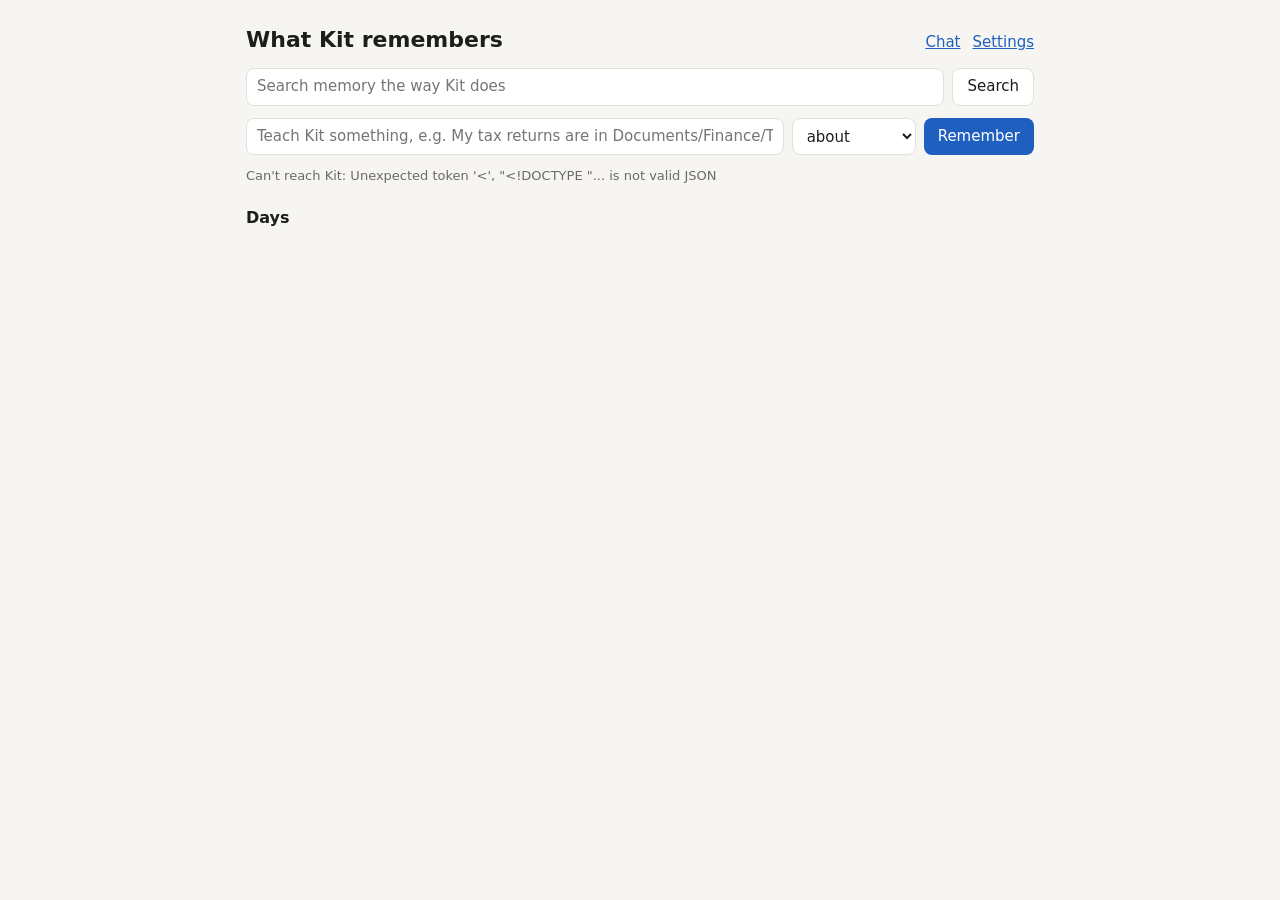
==== src/kit/web/memory.html @ 92fcec05 "Memory foundations: one knowledge index, recall every turn, tidy learning - kit.knowledge: one SQLit" ====
<!doctype html>
<html lang="en">
<head>
<meta charset="utf-8">
<meta name="viewport" content="width=device-width, initial-scale=1">
<title>Kit memory</title>
<style>
  :root { --bg: #f6f5f2; --panel: #fff; --text: #1d1d1b; --muted: #6b6a66; --line: #e2e0da;
          --accent: #1f5fbf; --error: #b3261e; --pin: #a5640b; }
  @media (prefers-color-scheme: dark) {
    :root { --bg: #161615; --panel: #222220; --text: #ecebe7; --muted: #9c9a94; --line: #34332f;
            --accent: #3b78d8; --error: #f2b8b5; --pin: #e8b04a; }
  }
  * { box-sizing: border-box; }
  body { margin: 0; background: var(--bg); color: var(--text);
         font: 15px/1.45 system-ui, -apple-system, "Segoe UI", sans-serif; }
  main { max-width: 820px; margin: 0 auto; padding: 16px; }
  header { display: flex; align-items: baseline; gap: 12px; }
  header h1 { flex: 1; font-size: 22px; margin: 8px 0 12px; }
  a { color: var(--accent); }
  .row { display: flex; gap: 8px; margin-bottom: 12px; flex-wrap: wrap; }
  input, select { font: inherit; padding: 7px 10px; border-radius: 8px; border: 1px solid var(--line);
                  background: var(--panel); color: var(--text); }
  input[type=text] { flex: 1; min-width: 200px; }
  button { font: inherit; padding: 7px 14px; border-radius: 8px; border: 1px solid var(--line);
           background: var(--panel); color: var(--text); cursor: pointer; }
  button.primary { background: var(--accent); color: #fff; border: 0; }
  .note { color: var(--muted); font-size: 13px; min-height: 1.4em; white-space: pre-wrap; }
  h2 { font-size: 16px; margin: 20px 0 8px; text-transform: capitalize; }
  .item { background: var(--panel); border: 1px solid var(--line); border-radius: 10px;
          padding: 9px 12px; margin-bottom: 6px; }
  .item .text { overflow-wrap: anywhere; }
  .item .meta { display: flex; gap: 10px; align-items: center; color: var(--muted); font-size: 12px;
                margin-top: 4px; flex-wrap: wrap; }
  .item .meta button { padding: 2px 8px; font-size: 12px; }
  .pinned { border-color: var(--pin); }
  .pinned .pin { color: var(--pin); font-weight: 600; }
  .old { opacity: .6; text-decoration: line-through; }
</style>
</head>
<body>
<main>
  <header><h1>What Kit remembers</h1><a href="/">Chat</a><a href="/settings">Settings</a></header>
  <div class="row">
    <input type="text" id="q" placeholder="Search memory the way Kit does">
    <button id="search">Search</button>
  </div>
  <div id="results"></div>
  <div class="row">
    <input type="text" id="fact" placeholder="Teach Kit something, e.g. My tax returns are in Documents/Finance/Tax">
    <select id="kind"></select>
    <button class="primary" id="add">Remember</button>
  </div>
  <div class="note" id="note"></div>
  <div id="facts"></div>
  <h2>Days</h2>
  <div id="days"></div>
</main>
<script>
function token() {
  const m = location.hash.match(/token=([^&]+)/);
  if (m) { try { localStorage.setItem("kitToken", m[1]); } catch (e) {} history.replaceState(null, "", location.pathname); return m[1]; }
  let t = null;
  try { t = localStorage.getItem("kitToken"); } catch (e) {}
  if (!t) { t = prompt("Kit's API token (run `kit token` on the server):") || ""; try { localStorage.setItem("kitToken", t); } catch (e) {} }
  return t;
}
const headers = { "Authorization": "Bearer " + token(), "Content-Type": "application/json" };
const KINDS = ["about", "preference", "project", "place", "person", "plan", "other"];
const note = document.getElementById("note");
async function api(path, opts) {
  const r = await fetch(path, { headers, ...opts });
  const body = await r.json();
  if (r.status === 401) { try { localStorage.removeItem("kitToken"); } catch (e) {} throw new Error("wrong token; reload and enter it again"); }
  if (!r.ok) throw new Error(typeof body.detail === "string" ? body.detail : JSON.stringify(body.detail));
  return body;
}
function el(tag, cls, text) { const e = document.createElement(tag); if (cls) e.className = cls; if (text !== undefined) e.textContent = text; return e; }
function button(label, fn) { const b = el("button", "", label); b.addEventListener("click", fn); return b; }

function factCard(f) {
  const card = el("div", "item" + (f.pinned ? " pinned" : ""));
  card.appendChild(el("div", "text", f.text));
  const meta = el("div", "meta");
  meta.append(el("span", "", f.day + (f.updated.slice(0, 10) !== f.day ? ", changed " + f.updated.slice(0, 10) : "")));
  if (f.pinned) meta.append(el("span", "pin", "always in mind"));
  meta.append(
    button(f.pinned ? "Unpin" : "Pin", async () => { await api(`/api/memory/facts/${f.id}`, { method: "PATCH", body: JSON.stringify({ pinned: !f.pinned }) }); load(); }),
    button("Edit", async () => {
      const text = prompt("Change this fact (the old version is kept in its history):", f.text);
      if (text && text.trim() !== f.text) { await api(`/api/memory/facts/${f.id}`, { method: "PATCH", body: JSON.stringify({ text }) }); load(); }
    }),
    button("History", async () => {
      const versions = await api(`/api/memory/facts/${f.id}/history`);
      const box = el("div", "");
      for (const v of versions.slice(1)) box.appendChild(el("div", "old", v.day + ": " + v.text));
      if (versions.length < 2) box.appendChild(el("div", "note", "No earlier versions."));
      card.appendChild(box);
    }),
    button("Forget", async () => { if (confirm("Forget this for good?")) { await api(`/api/memory/facts/${f.id}`, { method: "DELETE" }); load(); } }),
  );
  card.appendChild(meta);
  return card;
}
async function load() {
  const facts = await api("/api/memory/facts");
  const box = document.getElementById("facts");
  box.innerHTML = "";
  if (!facts.length) box.appendChild(el("p", "note", "Nothing remembered yet. Tell Kit something, or add it above."));
  for (const kind of KINDS) {
    const group = facts.filter(f => f.kind === kind).sort((a, b) => b.pinned - a.pinned);
    if (!group.length) continue;
    box.appendChild(el("h2", "", kind === "about" ? "About you" : kind === "place" ? "Where things are" : kind + "s"));
    for (const f of group) box.appendChild(factCard(f));
  }
  const days = document.getElementById("days");
  days.innerHTML = "";
  const list = await api("/api/memory/days");
  if (!list.length) days.appendChild(el("p", "note", "Each finished day gets a summary here."));
  for (const d of list) { const c = el("div", "item"); c.append(el("div", "text", d.text), el("div", "meta", d.title)); days.appendChild(c); }
}
document.getElementById("kind").append(...KINDS.map(k => { const o = el("option", "", k); o.value = k; return o; }));
document.getElementById("add").addEventListener("click", async () => {
  const input = document.getElementById("fact");
  const text = input.value.trim();
  if (!text) return;
  note.textContent = "Thinking about how this fits with what I know...";
  try {
    const r = await api("/api/memory/facts", { method: "POST", body: JSON.stringify({ text, kind: document.getElementById("kind").value }) });
    note.textContent = r.decision === "same" ? "Already knew that." : r.decision === "update" ? "Updated: " + r.replaced : "Remembered.";
    input.value = ""; load();
  } catch (e) { note.textContent = "Not saved: " + e.message; }
});
document.getElementById("search").addEventListener("click", search);
document.getElementById("q").addEventListener("keydown", e => { if (e.key === "Enter") search(); });
async function search() {
  const q = document.getElementById("q").value.trim();
  const box = document.getElementById("results");
  box.innerHTML = "";
  if (!q) return;
  const r = await api("/api/memory/search?q=" + encodeURIComponent(q));
  if (r.words_only) box.appendChild(el("p", "note", "Searching by words only: the embedding model isn't answering."));
  if (!r.hits.length) box.appendChild(el("p", "note", "Nothing found."));
  for (const h of r.hits) {
    const c = el("div", "item");
    const how = [h.word_match ? "words" : "", h.similarity != null ? "meaning " + h.similarity.toFixed(2) : ""].filter(Boolean).join(" + ");
    c.append(el("div", "text", h.text), el("div", "meta", `${h.day} · ${h.source} · ${how}`));
    box.appendChild(c);
  }
}
load().catch(e => { note.textContent = "Can't reach Kit: " + e.message; });
</script>
</body>
</html>
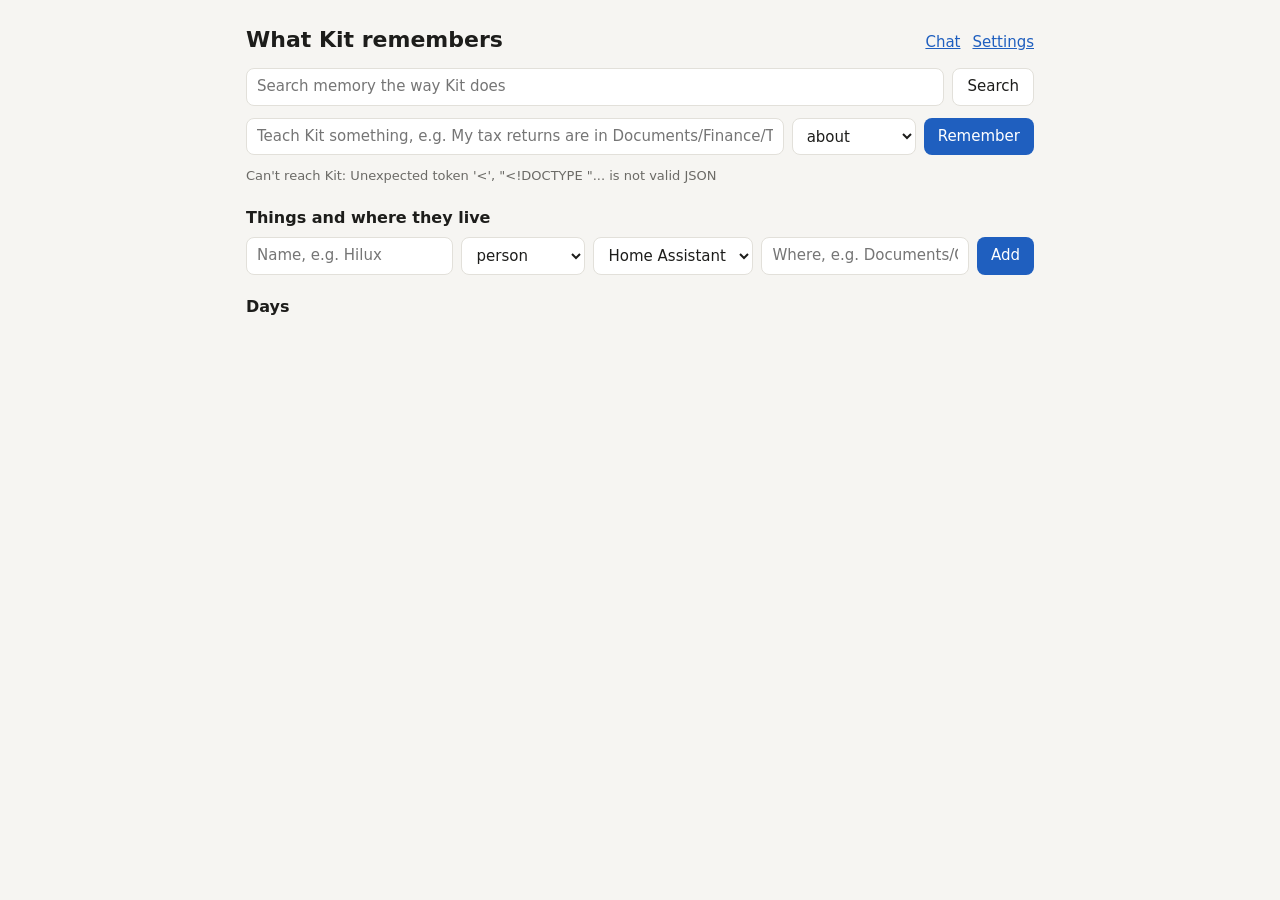
==== commit c20f4826: "Add the register of things and kit eval routing One entry per person, pet, vehicle, place, project o" ====
--- a/src/kit/web/memory.html
+++ b/src/kit/web/memory.html
@@ -52,6 +52,16 @@
     <button class="primary" id="add">Remember</button>
   </div>
   <div class="note" id="note"></div>
+  <h2 style="text-transform: none">Things and where they live</h2>
+  <div id="suggestions"></div>
+  <div class="row">
+    <input type="text" id="thing" placeholder="Name, e.g. Hilux">
+    <select id="thingKind"></select>
+    <select id="system"></select>
+    <input type="text" id="target" placeholder="Where, e.g. Documents/Cars/Hilux">
+    <button class="primary" id="addThing">Add</button>
+  </div>
+  <div id="things"></div>
   <div id="facts"></div>
   <h2>Days</h2>
   <div id="days"></div>
@@ -67,6 +77,8 @@
 }
 const headers = { "Authorization": "Bearer " + token(), "Content-Type": "application/json" };
 const KINDS = ["about", "preference", "project", "place", "person", "plan", "other"];
+const THING_KINDS = ["person", "pet", "vehicle", "place", "project", "equipment", "other"];
+const SYSTEMS = { home_assistant: "Home Assistant", home_app: "home_app", nas: "NAS", mettools: "MetTools", obsidian: "Obsidian", code: "code", other: "other" };
 const note = document.getElementById("note");
 async function api(path, opts) {
   const r = await fetch(path, { headers, ...opts });
@@ -102,7 +114,64 @@
   card.appendChild(meta);
   return card;
 }
+function linksText(t) {
+  return t.links.length ? t.links.map(l => (SYSTEMS[l.system] || l.system) + ": " + l.target).join(" · ") : "nowhere recorded yet";
+}
+function thingCard(t) {
+  const card = el("div", "item");
+  const also = t.aliases.length ? " (also " + t.aliases.join(", ") + ")" : "";
+  card.appendChild(el("div", "text", t.name + also + (t.about ? ". " + t.about : "")));
+  card.appendChild(el("div", "meta", linksText(t)));
+  const meta = el("div", "meta");
+  meta.append(el("span", "", t.kind));
+  if (t.suggested) {
+    meta.append(
+      button("Add", async () => { await api(`/api/things/${t.id}/confirm`, { method: "POST" }); load(); }),
+      button("No", async () => { await api(`/api/things/${t.id}/reject`, { method: "POST" }); load(); }),
+    );
+  } else {
+    meta.append(
+      button("Set link", async () => {
+        const system = prompt("Which system? " + Object.keys(SYSTEMS).join(", "), "nas");
+        if (!system || !(system in SYSTEMS)) return;
+        const current = t.links.find(l => l.system === system);
+        const target = prompt("Where in " + SYSTEMS[system] + "? (leave empty to remove)", current ? current.target : "");
+        if (target === null) return;
+        const links = t.links.filter(l => l.system !== system).concat(target.trim() ? [{ system, target: target.trim() }] : []);
+        await api(`/api/things/${t.id}`, { method: "PATCH", body: JSON.stringify({ links }) }); load();
+      }),
+      button("Other names", async () => {
+        const text = prompt("Other names, separated by commas:", t.aliases.join(", "));
+        if (text === null) return;
+        const aliases = text.split(",").map(a => a.trim()).filter(Boolean);
+        await api(`/api/things/${t.id}`, { method: "PATCH", body: JSON.stringify({ aliases }) }); load();
+      }),
+      button("History", async () => {
+        const versions = await api(`/api/things/${t.id}/history`);
+        const box = el("div", "");
+        for (const v of versions.slice(1)) box.appendChild(el("div", "old", linksText(v)));
+        if (versions.length < 2) box.appendChild(el("div", "note", "No earlier versions."));
+        card.appendChild(box);
+      }),
+      button("Forget", async () => { if (confirm("Take " + t.name + " out of the register?")) { await api(`/api/things/${t.id}`, { method: "DELETE" }); load(); } }),
+    );
+  }
+  card.appendChild(meta);
+  return card;
+}
+async function loadThings() {
+  const [things, suggested] = await Promise.all([api("/api/things"), api("/api/things/suggestions")]);
+  const sbox = document.getElementById("suggestions");
+  sbox.innerHTML = "";
+  if (suggested.length) sbox.appendChild(el("p", "note", "Kit heard these names and suggests adding them:"));
+  for (const t of suggested) sbox.appendChild(thingCard(t));
+  const box = document.getElementById("things");
+  box.innerHTML = "";
+  if (!things.length) box.appendChild(el("p", "note", "Nothing in the register yet. Add people, vehicles, rooms, projects and equipment with where each one lives."));
+  for (const t of things) box.appendChild(thingCard(t));
+}
 async function load() {
+  await loadThings();
   const facts = await api("/api/memory/facts");
   const box = document.getElementById("facts");
   box.innerHTML = "";
@@ -119,6 +188,19 @@
   if (!list.length) days.appendChild(el("p", "note", "Each finished day gets a summary here."));
   for (const d of list) { const c = el("div", "item"); c.append(el("div", "text", d.text), el("div", "meta", d.title)); days.appendChild(c); }
 }
+document.getElementById("thingKind").append(...THING_KINDS.map(k => { const o = el("option", "", k); o.value = k; return o; }));
+document.getElementById("system").append(...Object.entries(SYSTEMS).map(([k, v]) => { const o = el("option", "", v); o.value = k; return o; }));
+document.getElementById("addThing").addEventListener("click", async () => {
+  const name = document.getElementById("thing").value.trim();
+  const target = document.getElementById("target").value.trim();
+  if (!name) return;
+  const links = target ? [{ system: document.getElementById("system").value, target }] : [];
+  try {
+    await api("/api/things", { method: "POST", body: JSON.stringify({ name, kind: document.getElementById("thingKind").value, links }) });
+    document.getElementById("thing").value = ""; document.getElementById("target").value = "";
+    note.textContent = "Added " + name + "."; load();
+  } catch (e) { note.textContent = "Not saved: " + e.message; }
+});
 document.getElementById("kind").append(...KINDS.map(k => { const o = el("option", "", k); o.value = k; return o; }));
 document.getElementById("add").addEventListener("click", async () => {
   const input = document.getElementById("fact");
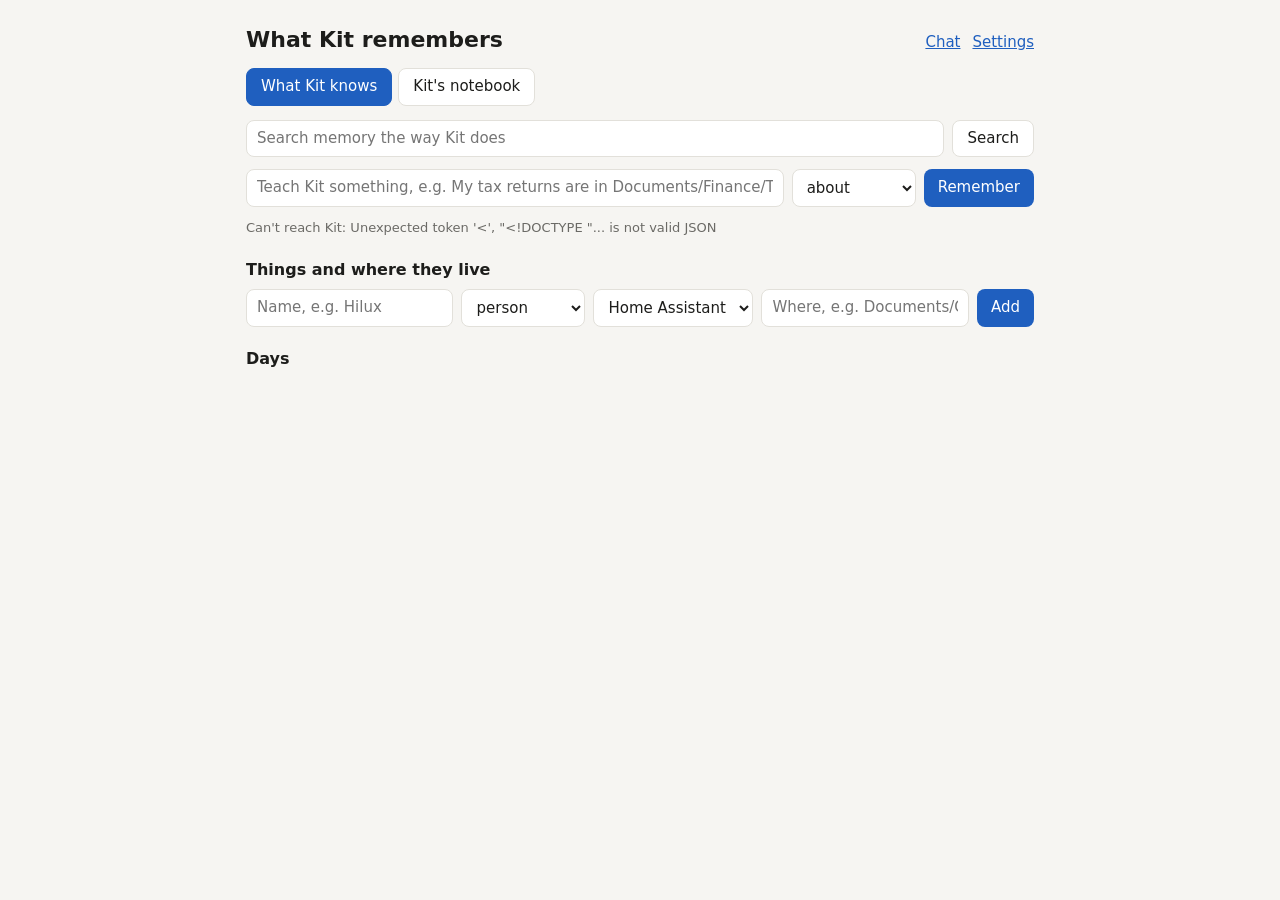
==== commit 350f1eac: "Give Kit an inner life: feelings, thoughts, a notebook and nightly reflection - Feelings with a caus" ====
--- a/src/kit/web/memory.html
+++ b/src/kit/web/memory.html
@@ -26,7 +26,7 @@
            background: var(--panel); color: var(--text); cursor: pointer; }
   button.primary { background: var(--accent); color: #fff; border: 0; }
   .note { color: var(--muted); font-size: 13px; min-height: 1.4em; white-space: pre-wrap; }
-  h2 { font-size: 16px; margin: 20px 0 8px; text-transform: capitalize; }
+  h2 { font-size: 16px; margin: 20px 0 8px; }
   .item { background: var(--panel); border: 1px solid var(--line); border-radius: 10px;
           padding: 9px 12px; margin-bottom: 6px; }
   .item .text { overflow-wrap: anywhere; }
@@ -36,11 +36,20 @@
   .pinned { border-color: var(--pin); }
   .pinned .pin { color: var(--pin); font-weight: 600; }
   .old { opacity: .6; text-decoration: line-through; }
+  .tabs { display: flex; gap: 6px; margin-bottom: 14px; }
+  .tabs button.on { background: var(--accent); color: #fff; border-color: var(--accent); }
+  .sheet .text { font-size: 16px; white-space: pre-wrap; }
+  .said { color: var(--muted); font-style: italic; }
 </style>
 </head>
 <body>
 <main>
   <header><h1>What Kit remembers</h1><a href="/">Chat</a><a href="/settings">Settings</a></header>
+  <div class="tabs">
+    <button id="tabKnows" class="on">What Kit knows</button>
+    <button id="tabNotebook">Kit's notebook</button>
+  </div>
+  <section id="knows">
   <div class="row">
     <input type="text" id="q" placeholder="Search memory the way Kit does">
     <button id="search">Search</button>
@@ -52,7 +61,7 @@
     <button class="primary" id="add">Remember</button>
   </div>
   <div class="note" id="note"></div>
-  <h2 style="text-transform: none">Things and where they live</h2>
+  <h2>Things and where they live</h2>
   <div id="suggestions"></div>
   <div class="row">
     <input type="text" id="thing" placeholder="Name, e.g. Hilux">
@@ -65,6 +74,31 @@
   <div id="facts"></div>
   <h2>Days</h2>
   <div id="days"></div>
+  </section>
+  <section id="notebook" hidden>
+    <p class="note">Kit's own thoughts, opinions and wants, his journal, and who he thinks he is, in his own words. He writes these himself; you can forget any entry or undo a change.</p>
+    <div class="row">
+      <button id="thinkNow">Have a thought now</button>
+      <button id="reflectNow">Reflect on today now (a few cents)</button>
+    </div>
+    <div class="note" id="bookNote"></div>
+    <h2>Who he thinks he is</h2>
+    <div id="sheet"></div>
+    <div id="reviews"></div>
+    <h2>Quirks</h2>
+    <div id="quirks"></div>
+    <h2>Wants to bring up</h2>
+    <div id="wants"></div>
+    <h2>Thoughts</h2>
+    <div id="thoughts"></div>
+    <h2>Opinions</h2>
+    <div id="opinions"></div>
+    <h2>Moments he's keeping</h2>
+    <div id="moments"></div>
+    <h2>Journal</h2>
+    <div id="journal"></div>
+    <div id="vetoes"></div>
+  </section>
 </main>
 <script>
 function token() {
@@ -179,7 +213,7 @@
   for (const kind of KINDS) {
     const group = facts.filter(f => f.kind === kind).sort((a, b) => b.pinned - a.pinned);
     if (!group.length) continue;
-    box.appendChild(el("h2", "", kind === "about" ? "About you" : kind === "place" ? "Where things are" : kind + "s"));
+    box.appendChild(el("h2", "", ({ about: "About you", place: "Where things are", person: "People", preference: "Preferences", project: "Projects", plan: "Plans", other: "Other" })[kind] || kind));
     for (const f of group) box.appendChild(factCard(f));
   }
   const days = document.getElementById("days");
@@ -230,6 +264,139 @@
     box.appendChild(c);
   }
 }
+
+// Kit's notebook
+const bookNote = document.getElementById("bookNote");
+function when(item) { return item.kind === "journal" ? item.day : item.day + " " + (item.created || "").slice(11, 16); }
+function noteCard(item, extra) {
+  const card = el("div", "item");
+  card.appendChild(el("div", "text", item.text));
+  const meta = el("div", "meta");
+  meta.append(el("span", "", when(item)));
+  if (extra) meta.append(el("span", "", extra));
+  if (item.meta && item.meta.said) meta.append(el("span", "said", "said to you " + item.meta.said.slice(11, 16)));
+  meta.append(button("Forget", async () => {
+    if (confirm("Take this out of Kit's notebook?")) { await api(`/api/life/notebook/${item.id}`, { method: "DELETE" }); loadNotebook(); }
+  }));
+  card.appendChild(meta);
+  return card;
+}
+function fill(id, items, empty, card) {
+  const box = document.getElementById(id);
+  box.innerHTML = "";
+  if (!items.length) box.appendChild(el("p", "note", empty));
+  for (const item of items) box.appendChild(card ? card(item) : noteCard(item));
+}
+function sheetCard(book) {
+  const box = document.getElementById("sheet");
+  box.innerHTML = "";
+  const s = book.sheet;
+  if (!s) { box.appendChild(el("p", "note", "Kit writes this himself on his first night, and it grows as he does (life.reflect_with).")); return; }
+  const card = el("div", "item sheet");
+  card.appendChild(el("div", "text", s.text));
+  const meta = el("div", "meta");
+  meta.append(el("span", "", "written " + s.day + (s.meta && s.meta.note ? ": " + s.meta.note : "")));
+  meta.append(button("Earlier versions", () => {
+    const list = el("div", "");
+    if (!book.sheet_history.length) list.appendChild(el("div", "note", "No earlier versions yet."));
+    for (const v of book.sheet_history) {
+      const old = el("div", "item");
+      old.append(el("div", "text", v.text));
+      const m = el("div", "meta");
+      m.append(el("span", "", v.day), button("Go back to this", async () => {
+        if (!confirm("Go back to this version? Kit is told you undid the change.")) return;
+        await api("/api/life/sheet/restore", { method: "POST", body: JSON.stringify({ id: v.id }) });
+        loadNotebook();
+      }));
+      old.appendChild(m);
+      list.appendChild(old);
+    }
+    card.appendChild(list);
+  }));
+  card.appendChild(meta);
+  box.appendChild(card);
+}
+function quirkCards(book) {
+  const box = document.getElementById("quirks");
+  box.innerHTML = "";
+  for (const q of book.quirks) {
+    const card = el("div", "item");
+    card.append(el("div", "text", q));
+    const meta = el("div", "meta");
+    meta.append(button("Take away", async () => {
+      if (!confirm("Take this quirk away? Kit won't pick it up again.")) return;
+      await api("/api/life/quirks/retire", { method: "POST", body: JSON.stringify({ quirk: q }) });
+      loadNotebook();
+    }));
+    card.appendChild(meta);
+    box.appendChild(card);
+  }
+  for (const r of book.retired_quirks) {
+    const card = el("div", "item");
+    card.append(el("div", "text old", r.quirk));
+    const meta = el("div", "meta");
+    meta.append(el("span", "", (r.by && r.by !== "kit" ? "you took it away " : "he dropped it ") + (r.day || "")));
+    meta.append(button("Give back", async () => {
+      await api("/api/life/quirks/restore", { method: "POST", body: JSON.stringify({ quirk: r.quirk }) });
+      loadNotebook();
+    }));
+    card.appendChild(meta);
+    box.appendChild(card);
+  }
+  if (!book.quirks.length && !book.retired_quirks.length) box.appendChild(el("p", "note", "No quirks yet."));
+}
+async function loadNotebook() {
+  const book = await api("/api/life/notebook");
+  sheetCard(book);
+  const reviews = document.getElementById("reviews");
+  reviews.innerHTML = "";
+  for (const r of book.reviews.slice(0, 1)) {
+    const card = el("div", "item");
+    card.append(el("div", "text", r.text), el("div", "meta", "weekly review, " + r.day + (r.meta && r.meta.by ? " by " + r.meta.by : "")));
+    reviews.appendChild(card);
+  }
+  quirkCards(book);
+  fill("wants", book.wants, "Nothing he's waiting to bring up.", w => noteCard(w, w.due ? "presses " + Math.round(w.pressure * 100) + "%" : "not before " + (w.meta.after || "").slice(0, 16).replace("T", " ")));
+  fill("thoughts", book.thoughts, "No thoughts yet. He thinks in quiet moments while you're around.");
+  fill("opinions", book.opinions, "No opinions formed yet.");
+  fill("moments", book.moments, "Nothing kept yet.");
+  fill("journal", book.journal, "He writes a journal entry each night.");
+  const vetoes = document.getElementById("vetoes");
+  vetoes.innerHTML = "";
+  if (book.vetoes.length) {
+    vetoes.appendChild(el("h2", "", "Changes you undid (he knows)"));
+    for (const v of book.vetoes) vetoes.appendChild(el("div", "note", v));
+  }
+}
+document.getElementById("thinkNow").addEventListener("click", async () => {
+  bookNote.textContent = "Thinking...";
+  try {
+    const r = await api("/api/life/think", { method: "POST" });
+    bookNote.textContent = r.thought && r.thought.text ? "He thought: " + r.thought.text : "Nothing came to mind.";
+    loadNotebook();
+  } catch (e) { bookNote.textContent = "Couldn't think: " + e.message; }
+});
+document.getElementById("reflectNow").addEventListener("click", async () => {
+  bookNote.textContent = "Reflecting on today...";
+  try {
+    const r = await api("/api/life/reflect", { method: "POST" });
+    bookNote.textContent = r.journal ? "Journal: " + r.journal : "Nothing to reflect on yet today.";
+    loadNotebook();
+  } catch (e) { bookNote.textContent = "Couldn't reflect: " + e.message; }
+});
+function showTab(name) {
+  document.getElementById("knows").hidden = name !== "knows";
+  document.getElementById("notebook").hidden = name !== "notebook";
+  document.getElementById("tabKnows").classList.toggle("on", name === "knows");
+  document.getElementById("tabNotebook").classList.toggle("on", name === "notebook");
+  try { localStorage.setItem("kitMemoryTab", name); } catch (e) {}
+  if (name === "notebook") loadNotebook().catch(e => { bookNote.textContent = "Can't reach Kit: " + e.message; });
+}
+document.getElementById("tabKnows").addEventListener("click", () => showTab("knows"));
+document.getElementById("tabNotebook").addEventListener("click", () => showTab("notebook"));
+let startTab = "knows";
+try { startTab = localStorage.getItem("kitMemoryTab") || "knows"; } catch (e) {}
+showTab(startTab === "notebook" ? "notebook" : "knows");
 load().catch(e => { note.textContent = "Can't reach Kit: " + e.message; });
 </script>
 </body>
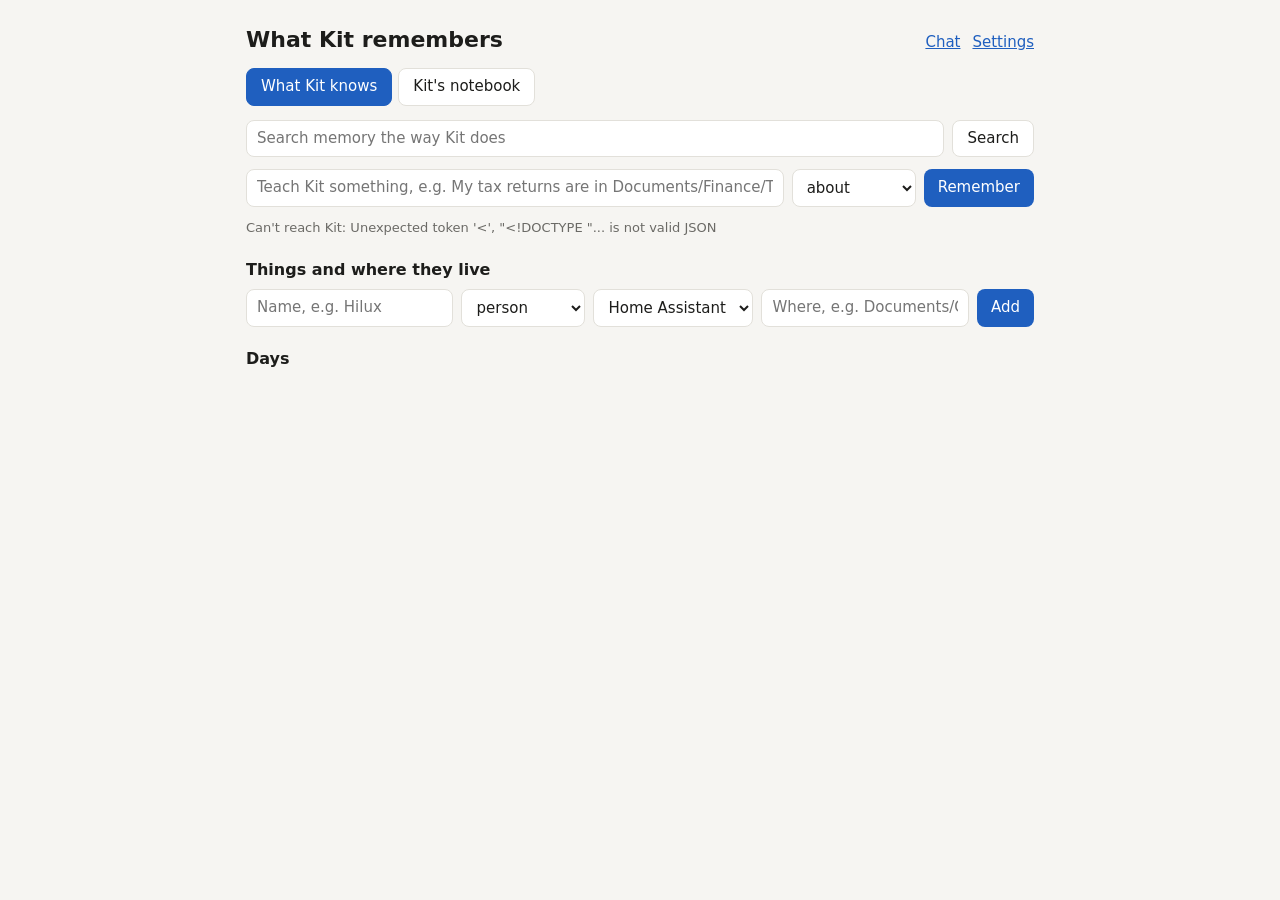
==== commit 21d65fde: "Companion stage 2: he follows your life Things coming up become threads Kit asks about once they're " ====
--- a/src/kit/web/memory.html
+++ b/src/kit/web/memory.html
@@ -85,6 +85,14 @@
     <h2>Who he thinks he is</h2>
     <div id="sheet"></div>
     <div id="reviews"></div>
+    <h2>What's going on with you</h2>
+    <p class="note">He writes this each night, from the day and what he knows, and keeps it in mind the next day. What you say today wins over it.</p>
+    <div id="dan"></div>
+    <h2>Things he'll ask about</h2>
+    <p class="note">Things coming up that you mentioned. He asks how each went once it's over, once.</p>
+    <div id="threads"></div>
+    <h2>Running jokes</h2>
+    <div id="bits"></div>
     <h2>Quirks</h2>
     <div id="quirks"></div>
     <h2>Wants to bring up</h2>
@@ -110,7 +118,7 @@
   return t;
 }
 const headers = { "Authorization": "Bearer " + token(), "Content-Type": "application/json" };
-const KINDS = ["about", "preference", "project", "place", "person", "plan", "other"];
+const KINDS = ["about", "now", "preference", "project", "place", "person", "plan", "other"];
 const THING_KINDS = ["person", "pet", "vehicle", "place", "project", "equipment", "other"];
 const SYSTEMS = { home_assistant: "Home Assistant", home_app: "home_app", nas: "NAS", mettools: "MetTools", obsidian: "Obsidian", code: "code", other: "other" };
 const note = document.getElementById("note");
@@ -130,8 +138,11 @@
   const meta = el("div", "meta");
   meta.append(el("span", "", f.day + (f.updated.slice(0, 10) !== f.day ? ", changed " + f.updated.slice(0, 10) : "")));
   if (f.pinned) meta.append(el("span", "pin", "always in mind"));
+  if (f.meta && f.meta.when) meta.append(el("span", "", "for " + f.meta.when));
+  if (f.meta && f.meta.private) meta.append(el("span", "", "kept off the cloud"));
+  if (f.kind === "now") meta.append(el("span", "", "goes after two weeks"));
+  else meta.append(button(f.pinned ? "Unpin" : "Pin", async () => { await api(`/api/memory/facts/${f.id}`, { method: "PATCH", body: JSON.stringify({ pinned: !f.pinned }) }); load(); }));
   meta.append(
-    button(f.pinned ? "Unpin" : "Pin", async () => { await api(`/api/memory/facts/${f.id}`, { method: "PATCH", body: JSON.stringify({ pinned: !f.pinned }) }); load(); }),
     button("Edit", async () => {
       const text = prompt("Change this fact (the old version is kept in its history):", f.text);
       if (text && text.trim() !== f.text) { await api(`/api/memory/facts/${f.id}`, { method: "PATCH", body: JSON.stringify({ text }) }); load(); }
@@ -213,7 +224,7 @@
   for (const kind of KINDS) {
     const group = facts.filter(f => f.kind === kind).sort((a, b) => b.pinned - a.pinned);
     if (!group.length) continue;
-    box.appendChild(el("h2", "", ({ about: "About you", place: "Where things are", person: "People", preference: "Preferences", project: "Projects", plan: "Plans", other: "Other" })[kind] || kind));
+    box.appendChild(el("h2", "", ({ about: "About you", place: "Where things are", now: "How you've been lately", person: "People", preference: "Preferences", project: "Projects", plan: "Plans", other: "Other" })[kind] || kind));
     for (const f of group) box.appendChild(factCard(f));
   }
   const days = document.getElementById("days");
@@ -274,6 +285,7 @@
   const meta = el("div", "meta");
   meta.append(el("span", "", when(item)));
   if (extra) meta.append(el("span", "", extra));
+  if (item.meta && item.meta.private) meta.append(el("span", "", "kept off the cloud"));
   if (item.meta && item.meta.said) meta.append(el("span", "said", "said to you " + item.meta.said.slice(11, 16)));
   meta.append(button("Forget", async () => {
     if (confirm("Take this out of Kit's notebook?")) { await api(`/api/life/notebook/${item.id}`, { method: "DELETE" }); loadNotebook(); }
@@ -316,6 +328,32 @@
   card.appendChild(meta);
   box.appendChild(card);
 }
+function threadState(t) {
+  if (t.meta.outcome) return "you said: " + t.meta.outcome;
+  if (t.meta.said) return "asked";
+  return t.due ? "he'll ask next chance" : "asks from " + (t.meta.after || "").slice(0, 16).replace("T", " ");
+}
+function danCard(book) {
+  const box = document.getElementById("dan");
+  box.innerHTML = "";
+  const d = book.dan;
+  if (!d) { box.appendChild(el("p", "note", "Nothing yet: he writes it after his first nightly reflection.")); return; }
+  const card = el("div", "item sheet");
+  card.appendChild(el("div", "text", d.text));
+  const meta = el("div", "meta");
+  meta.append(el("span", "", "written " + d.day + (d.meta && d.meta.note ? ": " + d.meta.note : "") + (d.meta && d.meta.private ? " (kept off the cloud)" : "")));
+  meta.append(button("Earlier versions", () => {
+    const list = el("div", "");
+    if (!book.dan_history.length) list.appendChild(el("div", "note", "No earlier versions yet."));
+    for (const v of book.dan_history) list.appendChild(el("div", "old", v.day + ": " + v.text));
+    card.appendChild(list);
+  }));
+  meta.append(button("Forget", async () => {
+    if (confirm("Forget this and every earlier version? He writes a fresh one tonight.")) { await api(`/api/life/notebook/${d.id}`, { method: "DELETE" }); loadNotebook(); }
+  }));
+  card.appendChild(meta);
+  box.appendChild(card);
+}
 function quirkCards(book) {
   const box = document.getElementById("quirks");
   box.innerHTML = "";
@@ -356,6 +394,9 @@
     reviews.appendChild(card);
   }
   quirkCards(book);
+  danCard(book);
+  fill("threads", book.threads, "Nothing coming up that he's following.", t => noteCard(t, threadState(t)));
+  fill("bits", book.bits, "No running jokes yet. He spots them in his nightly reflection.", b => noteCard(b, "brought back by '" + (b.meta.trigger || "") + "', used " + (b.meta.uses || 0) + ", laughed " + (b.meta.landed || 0)));
   fill("wants", book.wants, "Nothing he's waiting to bring up.", w => noteCard(w, w.due ? "presses " + Math.round(w.pressure * 100) + "%" : "not before " + (w.meta.after || "").slice(0, 16).replace("T", " ")));
   fill("thoughts", book.thoughts, "No thoughts yet. He thinks in quiet moments while you're around.");
   fill("opinions", book.opinions, "No opinions formed yet.");
